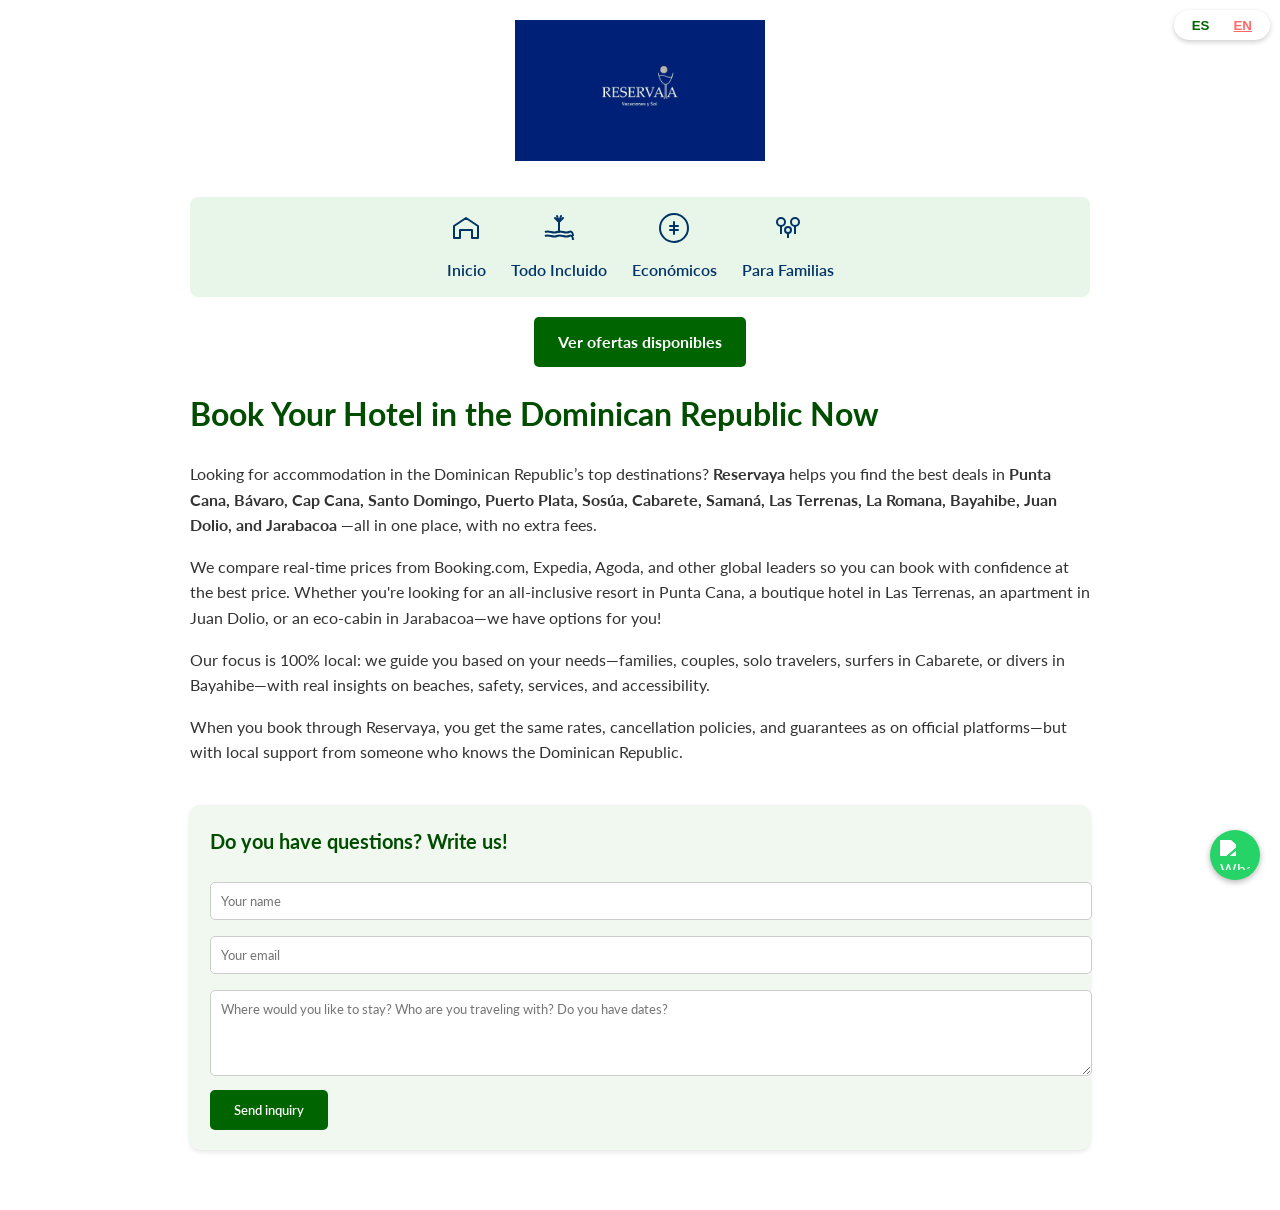
==== index.html @ fb99a593 "Update index.html Nuevo fondo" ====
<!DOCTYPE html>
<html lang="es">
<head>
  <meta charset="UTF-8" />
  <meta name="viewport" content="width=device-width, initial-scale=1.0"/>
  <meta name="description" content="Reserva tu hotel en República Dominicana al mejor precio: Punta Cana, Santo Domingo, Puerto Plata, Samaná y más. Comparación en tiempo real con Booking.com, Expedia y Agoda." />
  <title>Reserva Hotel en República Dominicana | Reservaya</title>
  <link href="https://fonts.googleapis.com/css2?family=Lato:wght@300;400;700&display=swap" rel="stylesheet">
  <style>
    body {
      font-family: 'Lato', sans-serif;
      line-height: 1.6;
      max-width: 900px;
      margin: 0 auto;
      padding: 20px;
      color: #333;
      /* Fondo de playa */
      background-image: url('https://images.unsplash.com/photo-1544551763-46a0a6b2c3ae?auto=format&fit=crop&w=1920&q=80');
      background-size: cover;
      background-position: center;
      background-attachment: fixed;
      background-repeat: no-repeat;
      position: relative;
    }
    body::before {
      content: "";
      position: fixed;
      top: 0;
      left: 0;
      width: 100%;
      height: 100%;
      background-color: rgba(255, 255, 255, 0.85);
      z-index: -1;
    }
    .header {
      text-align: center;
      margin-bottom: 30px;
    }
    .header img {
      max-width: 250px;
      height: auto;
    }
    h1, h2, h3 {
      font-family: 'Lato', sans-serif;
      font-weight: 700;
      color: #004d00;
    }
    p {
      font-family: 'Lato', sans-serif;
      font-weight: 400;
      color: #333;
    }
    .btn {
      display: inline-block;
      background: #006400;
      color: white;
      padding: 12px 24px;
      text-decoration: none;
      border-radius: 5px;
      font-weight: bold;
      font-size: 16px;
      font-family: 'Lato', sans-serif;
      transition: background 0.2s ease;
    }
    .btn:hover {
      background: #004d00;
    }

    .contact-box {
      background: #f0f8f0;
      padding: 20px;
      border-radius: 10px;
      margin: 40px 0;
      box-shadow: 0 2px 5px rgba(0,0,0,0.1);
    }
    .contact-box h2 {
      margin-top: 0;
      color: #004d00;
      font-size: 20px;
    }
    .contact-box input,
    .contact-box textarea {
      width: 100%;
      padding: 10px;
      margin: 8px 0;
      border: 1px solid #ccc;
      border-radius: 5px;
      font-family: 'Lato', sans-serif;
    }
    .contact-box button {
      background: #006400;
      color: white;
      border: none;
      padding: 12px 24px;
      border-radius: 5px;
      cursor: pointer;
      font-family: 'Lato', sans-serif;
      font-weight: 600;
    }
    .contact-box button:hover {
      background: #004d00;
    }

    #success-message, #success-message-en {
      display: none;
      background: #d4edda;
      color: #155724;
      padding: 15px;
      border-radius: 8px;
      margin: 20px 0;
      text-align: center;
      font-family: 'Lato', sans-serif;
    }

    .whatsapp-urgente {
      position: fixed;
      bottom: 20px;
      right: 20px;
      z-index: 1000;
      width: 50px;
      height: 50px;
      border-radius: 50%;
      background-color: #25D366;
      box-shadow: 0 2px 6px rgba(0,0,0,0.3);
      display: flex;
      align-items: center;
      justify-content: center;
      transition: transform 0.2s ease;
    }
    .whatsapp-urgente:hover {
      transform: scale(1.1);
    }
    .whatsapp-urgente img {
      width: 30px;
      height: 30px;
      filter: brightness(0) invert(1);
    }

    .lang-switcher {
      position: fixed;
      top: 10px;
      right: 10px;
      z-index: 999;
      background: white;
      padding: 4px 8px;
      border-radius: 20px;
      box-shadow: 0 2px 5px rgba(0,0,0,0.2);
      font-size: 14px;
    }
    .lang-switcher button {
      background: none;
      border: none;
      cursor: pointer;
      color: #006400;
      font-weight: bold;
      margin: 0 4px;
    }
    .lang-switcher button.active {
      color: #ff6b6b;
      text-decoration: underline;
    }

    @media (max-width: 768px) {
      nav > div {
        gap: 15px;
      }
    }
  </style>
</head>
<body>

<div class="lang-switcher">
  <button onclick="setLanguage('es')" id="btn-es">ES</button>
  <button onclick="setLanguage('en')" id="btn-en">EN</button>
</div>

<div class="header">
  <img src="Logo-reservaya.png" alt="Reservaya - Reserva tu hotel en República Dominicana">
</div>

<nav>
  <div style="display: flex; justify-content: center; flex-wrap: wrap; gap: 25px; padding: 15px 0; background-color: #e8f5e9; border-radius: 8px;">
    <div style="text-align: center; max-width: 120px;">
      <div style="margin-bottom: 6px;">
        <svg width="32" height="32" viewBox="0 0 32 32" fill="none" xmlns="http://www.w3.org/2000/svg">
          <path d="M28 14L16 6L4 14V26H10V18H22V26H28V14Z" stroke="#003366" stroke-width="2" stroke-linecap="round" stroke-linejoin="round"/>
        </svg>
      </div>
      <a href="index.html" style="text-decoration: none; color: #003366; font-weight: 600; font-size: 16px;">Inicio</a>
    </div>
    <div style="text-align: center; max-width: 120px;">
      <div style="margin-bottom: 6px;">
        <svg width="32" height="32" viewBox="0 0 32 32" fill="none" xmlns="http://www.w3.org/2000/svg">
          <path d="M2 20C6 18 10 22 14 20C18 18 22 22 26 20C30 18 30 24 30 24" stroke="#003366" stroke-width="2" fill="none"/>
          <path d="M2 24C6 22 10 26 14 24C18 22 22 26 26 24C30 22 30 28 30 28" stroke="#003366" stroke-width="2" fill="none"/>
          <path d="M16 10L16 20" stroke="#003366" stroke-width="2" stroke-linecap="round"/>
          <path d="M16 10L12 6" stroke="#003366" stroke-width="2" stroke-linecap="round"/>
          <path d="M16 10L20 6" stroke="#003366" stroke-width="2" stroke-linecap="round"/>
          <path d="M16 10L14 4" stroke="#003366" stroke-width="2" stroke-linecap="round"/>
          <path d="M16 10L18 4" stroke="#003366" stroke-width="2" stroke-linecap="round"/>
        </svg>
      </div>
      <a href="todo-incluido.html" style="text-decoration: none; color: #003366; font-weight: 600; font-size: 16px;">Todo Incluido</a>
    </div>
    <div style="text-align: center; max-width: 120px;">
      <div style="margin-bottom: 6px;">
        <svg width="32" height="32" viewBox="0 0 32 32" fill="none" xmlns="http://www.w3.org/2000/svg">
          <circle cx="16" cy="16" r="14" stroke="#003366" stroke-width="2"/>
          <path d="M16 10V22" stroke="#003366" stroke-width="2" stroke-linecap="round"/>
          <path d="M12 14H20" stroke="#003366" stroke-width="2" stroke-linecap="round"/>
          <path d="M12 18H20" stroke="#003366" stroke-width="2" stroke-linecap="round"/>
        </svg>
      </div>
      <a href="economico.html" style="text-decoration: none; color: #003366; font-weight: 600; font-size: 16px;">Económicos</a>
    </div>
    <div style="text-align: center; max-width: 120px;">
      <div style="margin-bottom: 6px;">
        <svg width="32" height="32" viewBox="0 0 32 32" fill="none" xmlns="http://www.w3.org/2000/svg">
          <circle cx="9" cy="10" r="4" stroke="#003366" stroke-width="2"/>
          <circle cx="23" cy="10" r="4" stroke="#003366" stroke-width="2"/>
          <circle cx="16" cy="18" r="3" stroke="#003366" stroke-width="2"/>
          <line x1="9" y1="14" x2="9" y2="22" stroke="#003366" stroke-width="2"/>
          <line x1="23" y1="14" x2="23" y2="22" stroke="#003366" stroke-width="2"/>
          <line x1="16" y1="21" x2="16" y2="26" stroke="#003366" stroke-width="2"/>
        </svg>
      </div>
      <a href="familias.html" style="text-decoration: none; color: #003366; font-weight: 600; font-size: 16px;">Para Familias</a>
    </div>
  </div>
</nav>

<div style="text-align: center; margin: 20px 0;">
  <a href="https://www.booking.com/searchresults.es.html?ss=República+Dominicana&aid=2657420" class="btn" target="_blank" rel="noopener">
    Ver ofertas disponibles
  </a>
</div>

<div id="content-es" style="display:none;">
  <h1>Reserva Ya tu Hotel en República Dominicana</h1>
  <p>¿Buscas alojamiento en las mejores zonas turísticas de República Dominicana? En <strong>Reservaya</strong> te ayudamos a encontrar las ofertas más competitivas en <strong>Punta Cana, Bávaro, Cap Cana, Santo Domingo, Puerto Plata, Sosúa, Cabarete, Samaná, Las Terrenas, La Romana, Bayahibe, Juan Dolio y Jarabacoa</strong> —todo en un solo lugar, sin costos adicionales.</p>
  <p>Comparamos precios en tiempo real de Booking.com, Expedia, Agoda y otros líderes globales, para que reserves con confianza y al mejor precio. Ya sea que busques un resort todo incluido en Punta Cana, un boutique hotel en Las Terrenas, un apartamento en Juan Dolio o una eco-cabaña en Jarabacoa, ¡tenemos opciones para ti!</p>
  <p>Nuestro enfoque es 100% local: te guiamos según tus necesidades —familias, parejas, viajeros solos, surfistas en Cabarete o amantes del buceo en Bayahibe— con información real sobre playas, seguridad, servicios y accesibilidad.</p>
  <p>Al reservar a través de Reservaya, accedes a las mismas tarifas, políticas de cancelación y garantías que en las plataformas oficiales, pero con el respaldo de alguien que conoce República Dominicana.</p>

  <div class="contact-box">
    <h2>¿Tienes dudas? ¡Escríbenos!</h2>
    <form id="consultas-form">
      <input type="text" name="nombre" placeholder="Tu nombre" required>
      <input type="email" name="email" placeholder="Tu email" required>
      <textarea name="mensaje" placeholder="¿En qué zona deseas alojarte? ¿Con quién viajas? ¿Tienes fechas?" rows="4" required></textarea>
      <button type="submit">Enviar consulta</button>
    </form>
    <div id="success-message">
      ¡Gracias por tu consulta! Nos comunicaremos contigo muy pronto.
    </div>
  </div>
</div>

<div id="content-en" style="display:none;">
  <h1>Book Your Hotel in the Dominican Republic Now</h1>
  <p>Looking for accommodation in the Dominican Republic’s top destinations? <strong>Reservaya</strong> helps you find the best deals in <strong>Punta Cana, Bávaro, Cap Cana, Santo Domingo, Puerto Plata, Sosúa, Cabarete, Samaná, Las Terrenas, La Romana, Bayahibe, Juan Dolio, and Jarabacoa</strong> —all in one place, with no extra fees.</p>
  <p>We compare real-time prices from Booking.com, Expedia, Agoda, and other global leaders so you can book with confidence at the best price. Whether you're looking for an all-inclusive resort in Punta Cana, a boutique hotel in Las Terrenas, an apartment in Juan Dolio, or an eco-cabin in Jarabacoa—we have options for you!</p>
  <p>Our focus is 100% local: we guide you based on your needs—families, couples, solo travelers, surfers in Cabarete, or divers in Bayahibe—with real insights on beaches, safety, services, and accessibility.</p>
  <p>When you book through Reservaya, you get the same rates, cancellation policies, and guarantees as on official platforms—but with local support from someone who knows the Dominican Republic.</p>

  <div class="contact-box">
    <h2>Do you have questions? Write us!</h2>
    <form id="consultas-form-en">
      <input type="text" name="nombre" placeholder="Your name" required>
      <input type="email" name="email" placeholder="Your email" required>
      <textarea name="mensaje" placeholder="Where would you like to stay? Who are you traveling with? Do you have dates?" rows="4" required></textarea>
      <button type="submit">Send inquiry</button>
    </form>
    <div id="success-message-en">
      Thank you for your inquiry! We’ll contact you soon.
    </div>
  </div>
</div>

<a href="https://wa.me/18298604334?text=¡URGENTE!%20Necesito%20ayuda%20con%20mi%20reserva." 
   class="whatsapp-urgente" target="_blank" rel="noopener" aria-label="WhatsApp urgente">
  <img src="https://upload.wikimedia.org/wikipedia/commons/6/6b/WhatsApp.svg" alt="WhatsApp">
</a>

<script>
  function setLanguage(lang) {
    document.documentElement.lang = lang;
    localStorage.setItem('preferred-lang', lang);
    document.getElementById('content-es').style.display = lang === 'es' ? 'block' : 'none';
    document.getElementById('content-en').style.display = lang === 'en' ? 'block' : 'none';
    document.getElementById('btn-es').classList.toggle('active', lang === 'es');
    document.getElementById('btn-en').classList.toggle('active', lang === 'en');
    if (lang === 'es') document.title = "Reserva Hotel en República Dominicana | Reservaya";
    else document.title = "Book Your Hotel in the Dominican Republic | Reservaya";
  }

  document.addEventListener('DOMContentLoaded', () => {
    const savedLang = localStorage.getItem('preferred-lang');
    const browserLang = navigator.language.startsWith('es') ? 'es' : 'en';
    const lang = savedLang || browserLang;
    document.getElementById('content-' + lang).style.display = 'block';
    document.getElementById('btn-' + lang).classList.add('active');
  });

  document.getElementById('consultas-form').addEventListener('submit', function(e) {
    e.preventDefault();
    fetch('https://formspree.io/f/mwpgnprg', {
      method: 'POST',
      body: new FormData(this),
      headers: { 'Accept': 'application/json' }
    }).then(() => {
      document.getElementById('success-message').style.display = 'block';
      this.reset();
      setTimeout(() => document.getElementById('success-message').style.display = 'none', 5000);
    }).catch(() => alert('Error al enviar. Intenta de nuevo.'));
  });

  document.getElementById('consultas-form-en').addEventListener('submit', function(e) {
    e.preventDefault();
    fetch('https://formspree.io/f/mwpgnprg', {
      method: 'POST',
      body: new FormData(this),
      headers: { 'Accept': 'application/json' }
    }).then(() => {
      document.getElementById('success-message-en').style.display = 'block';
      this.reset();
      setTimeout(() => document.getElementById('success-message-en').style.display = 'none', 5000);
    }).catch(() => alert('Error sending. Please try again.'));
  });
</script>

</body>
</html>
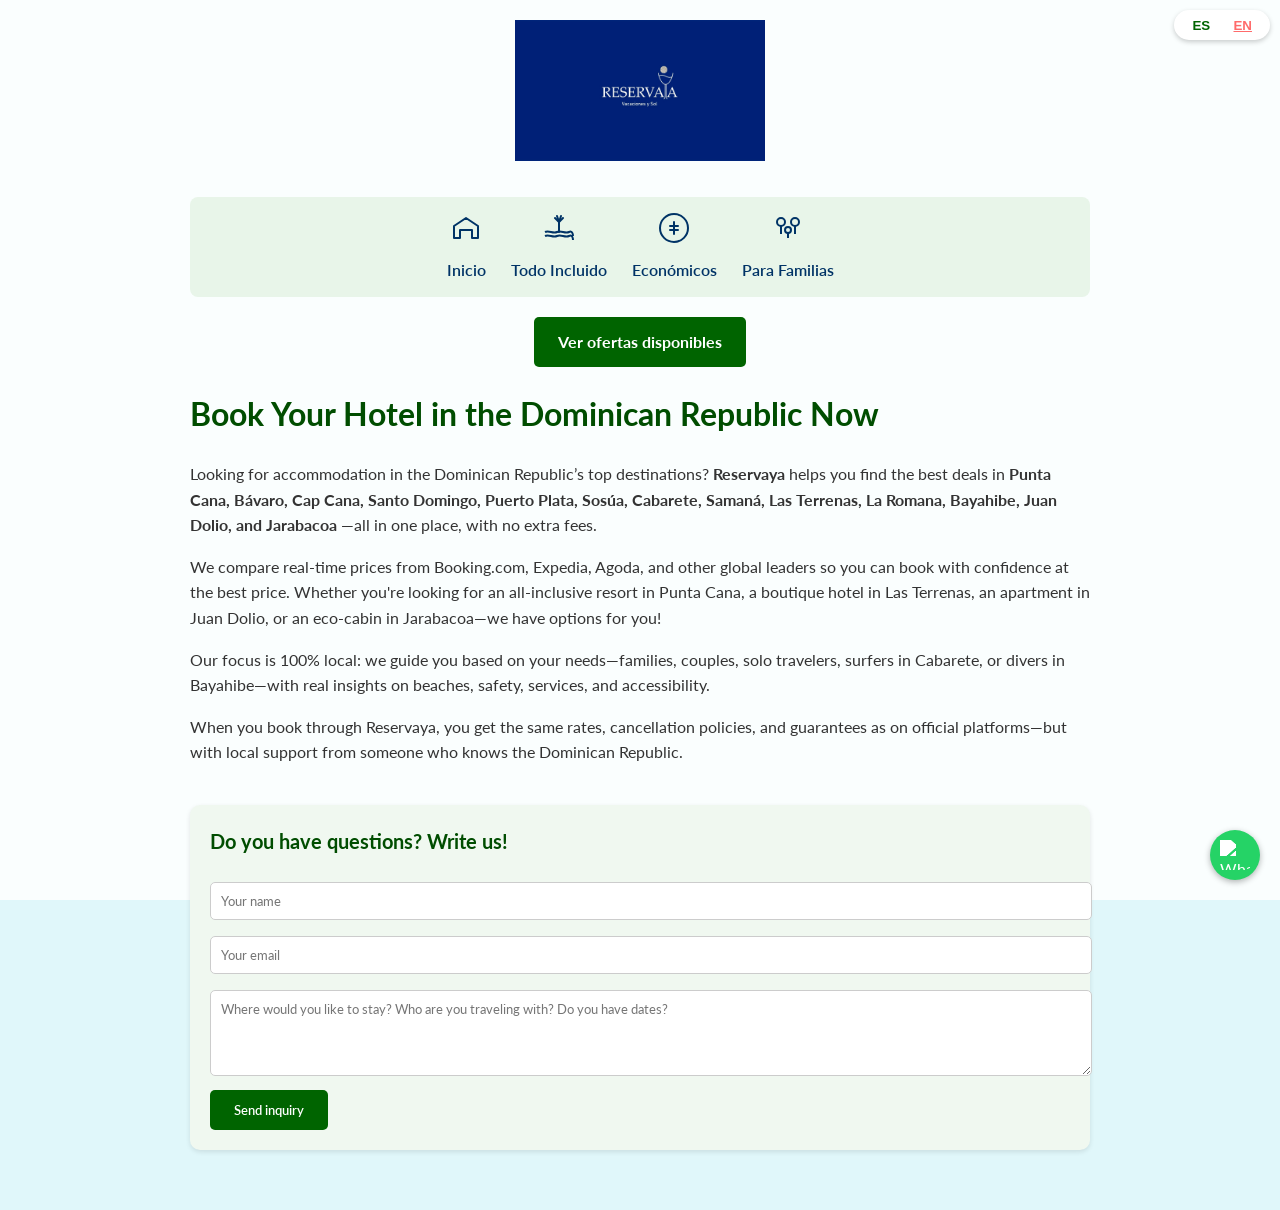
==== commit 1f26eabb: "Update index.html verificar" ====
--- a/index.html
+++ b/index.html
@@ -1,5 +1,9 @@
 <!DOCTYPE html>
-<html lang="es">
+<html lang="es"><style>
+  body {
+    background-color: #e0f7fa !important;
+  }
+</style>
 <head>
   <meta charset="UTF-8" />
   <meta name="viewport" content="width=device-width, initial-scale=1.0"/>
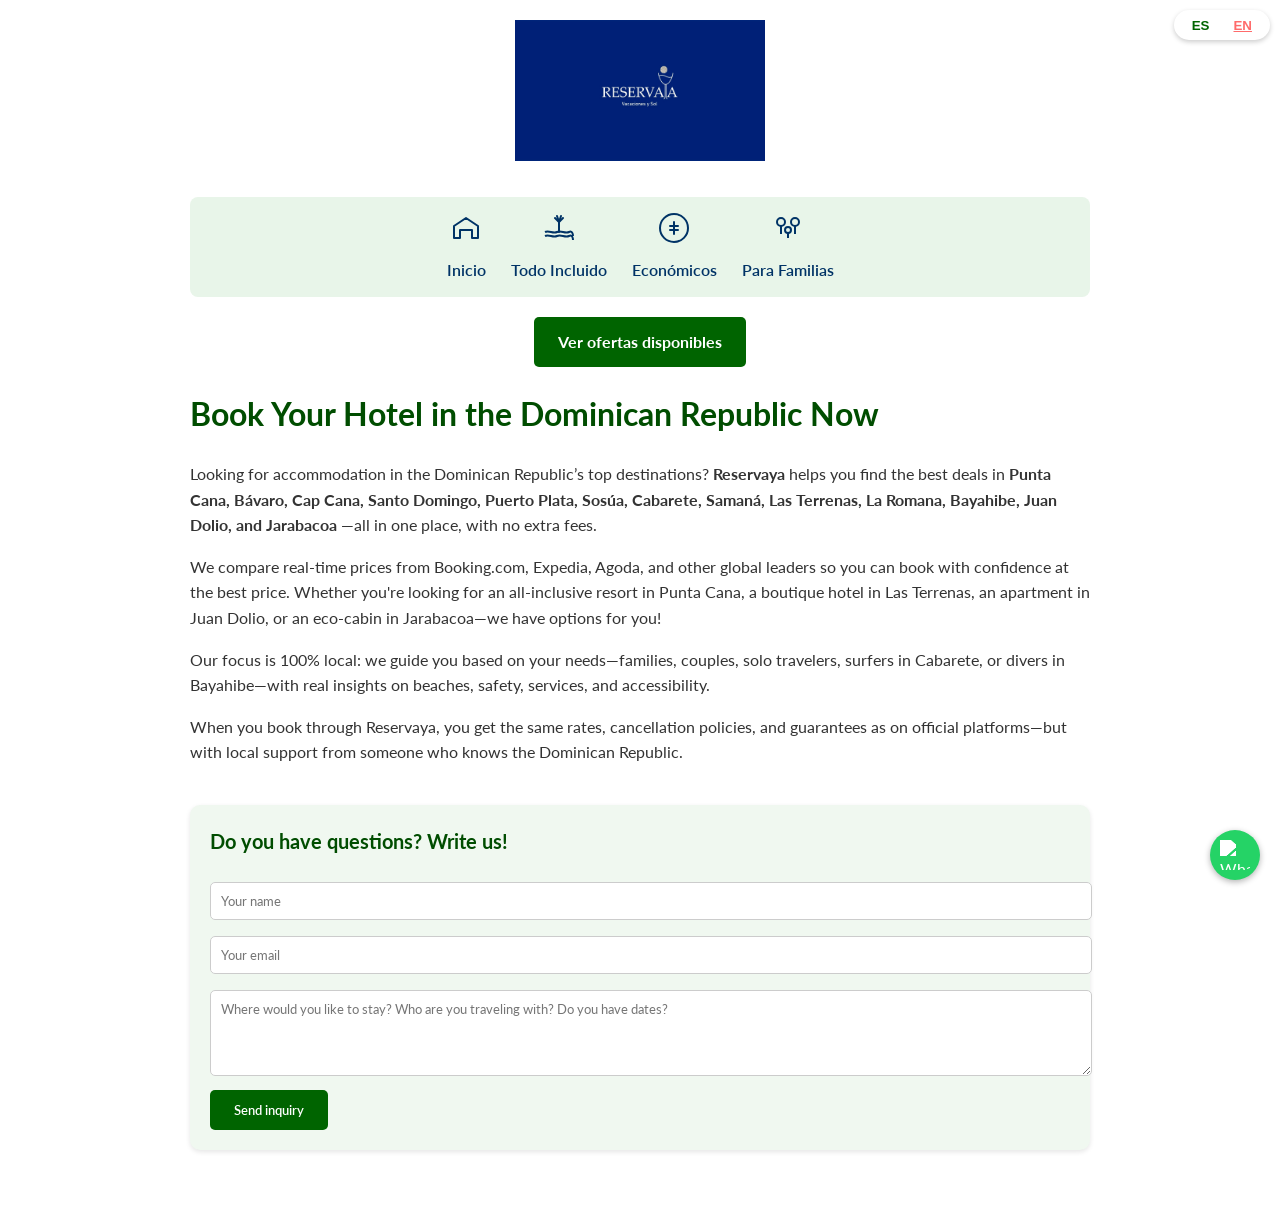
==== commit 3654809b: "Update index.html Correccion" ====
--- a/index.html
+++ b/index.html
@@ -1,9 +1,5 @@
 <!DOCTYPE html>
-<html lang="es"><style>
-  body {
-    background-color: #e0f7fa !important;
-  }
-</style>
+<html lang="es">
 <head>
   <meta charset="UTF-8" />
   <meta name="viewport" content="width=device-width, initial-scale=1.0"/>
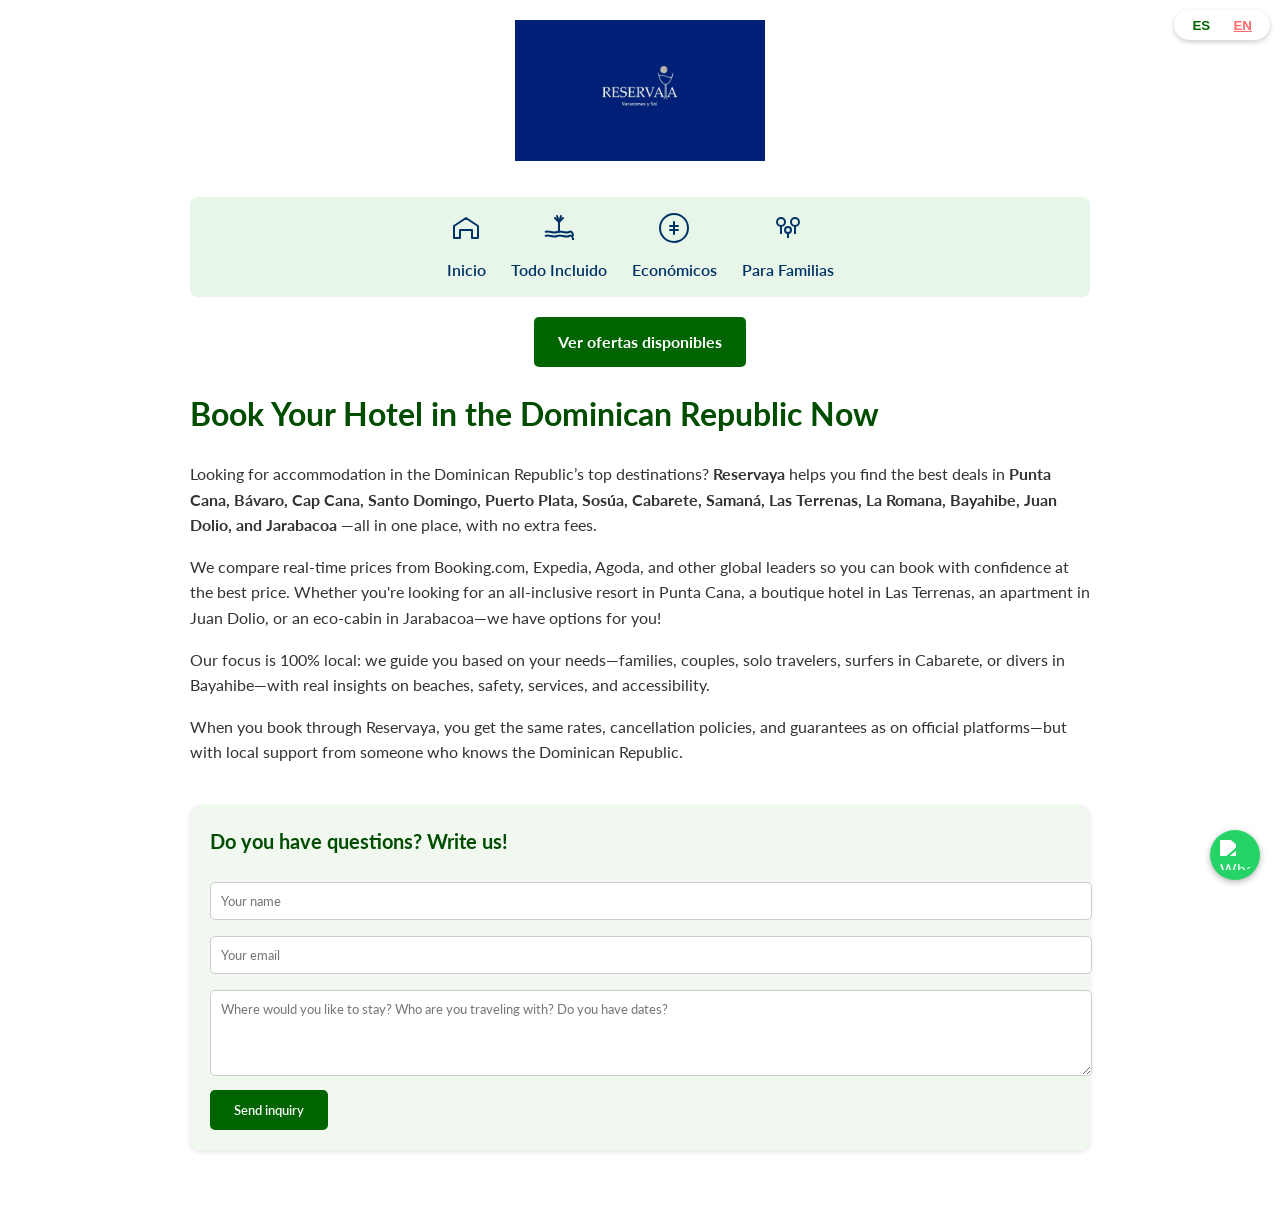
==== commit 89fdea22: "Update index.html pagina fondo" ====
--- a/index.html
+++ b/index.html
@@ -14,8 +14,8 @@
       margin: 0 auto;
       padding: 20px;
       color: #333;
-      /* Fondo de playa */
-      background-image: url('https://images.unsplash.com/photo-1544551763-46a0a6b2c3ae?auto=format&fit=crop&w=1920&q=80');
+      /* ✅ FONDO DE PLAYA ACTUALIZADO - URL FUNCIONAL */
+      background-image: url('https://images.unsplash.com/photo-1505237419286-8a8f7e3d7a9c?auto=format&fit=crop&w=1920&q=80');
       background-size: cover;
       background-position: center;
       background-attachment: fixed;
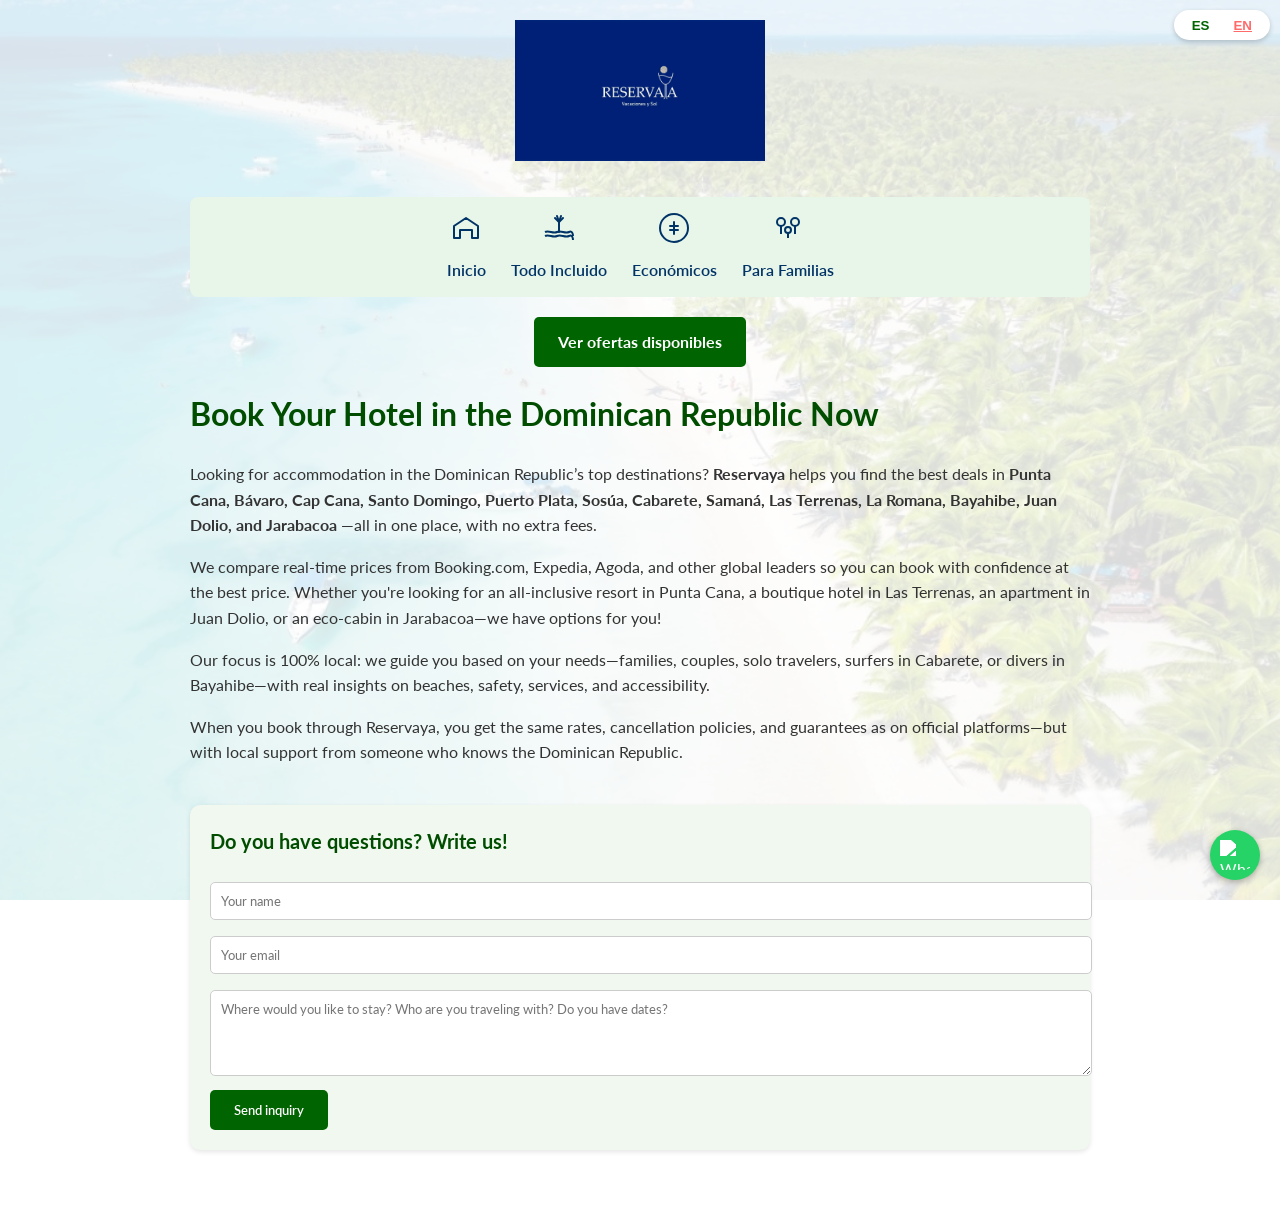
==== commit 4bba174c: "Update background image to local file Nuevo fondo de pagina" ====
--- a/index.html
+++ b/index.html
@@ -14,8 +14,8 @@
       margin: 0 auto;
       padding: 20px;
       color: #333;
-      /* ✅ FONDO DE PLAYA ACTUALIZADO - URL FUNCIONAL */
-      background-image: url('https://images.unsplash.com/photo-1505237419286-8a8f7e3d7a9c?auto=format&fit=crop&w=1920&q=80');
+      /* ✅ FONDO LOCAL - desde tu repositorio */
+      background-image: url('fondo-playa.jpg');
       background-size: cover;
       background-position: center;
       background-attachment: fixed;
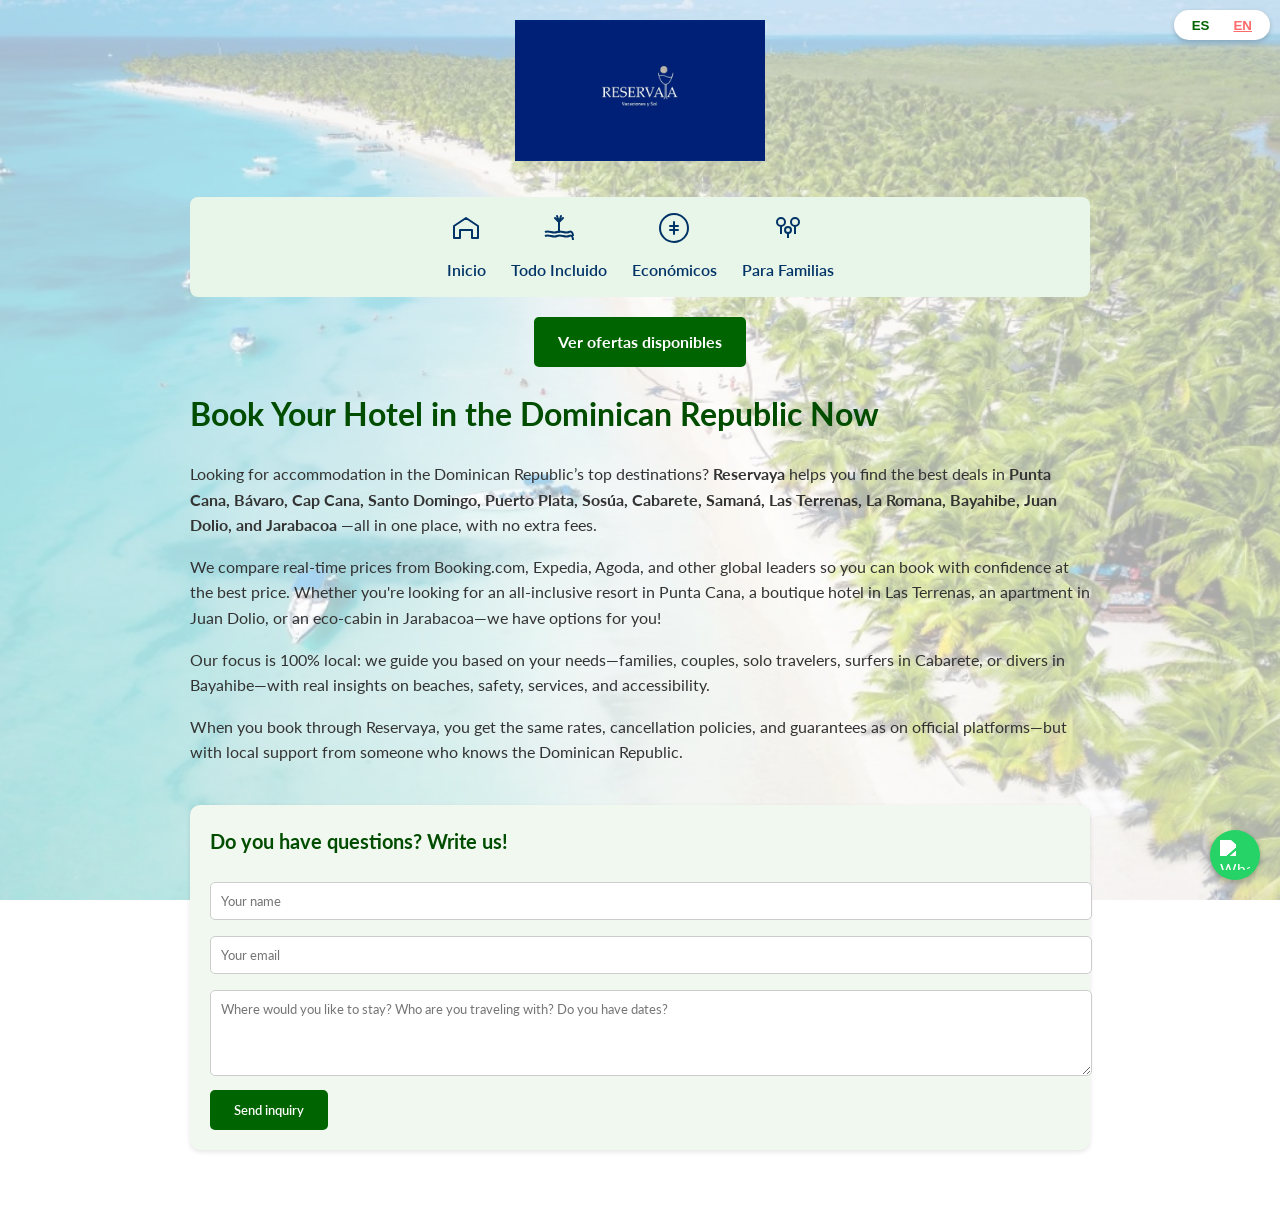
==== commit 21780eb1: "Change background color opacity in index.html color" ====
--- a/index.html
+++ b/index.html
@@ -29,7 +29,7 @@
       left: 0;
       width: 100%;
       height: 100%;
-      background-color: rgba(255, 255, 255, 0.85);
+      background-color: rgba(255, 255, 255, 0.65);
       z-index: -1;
     }
     .header {
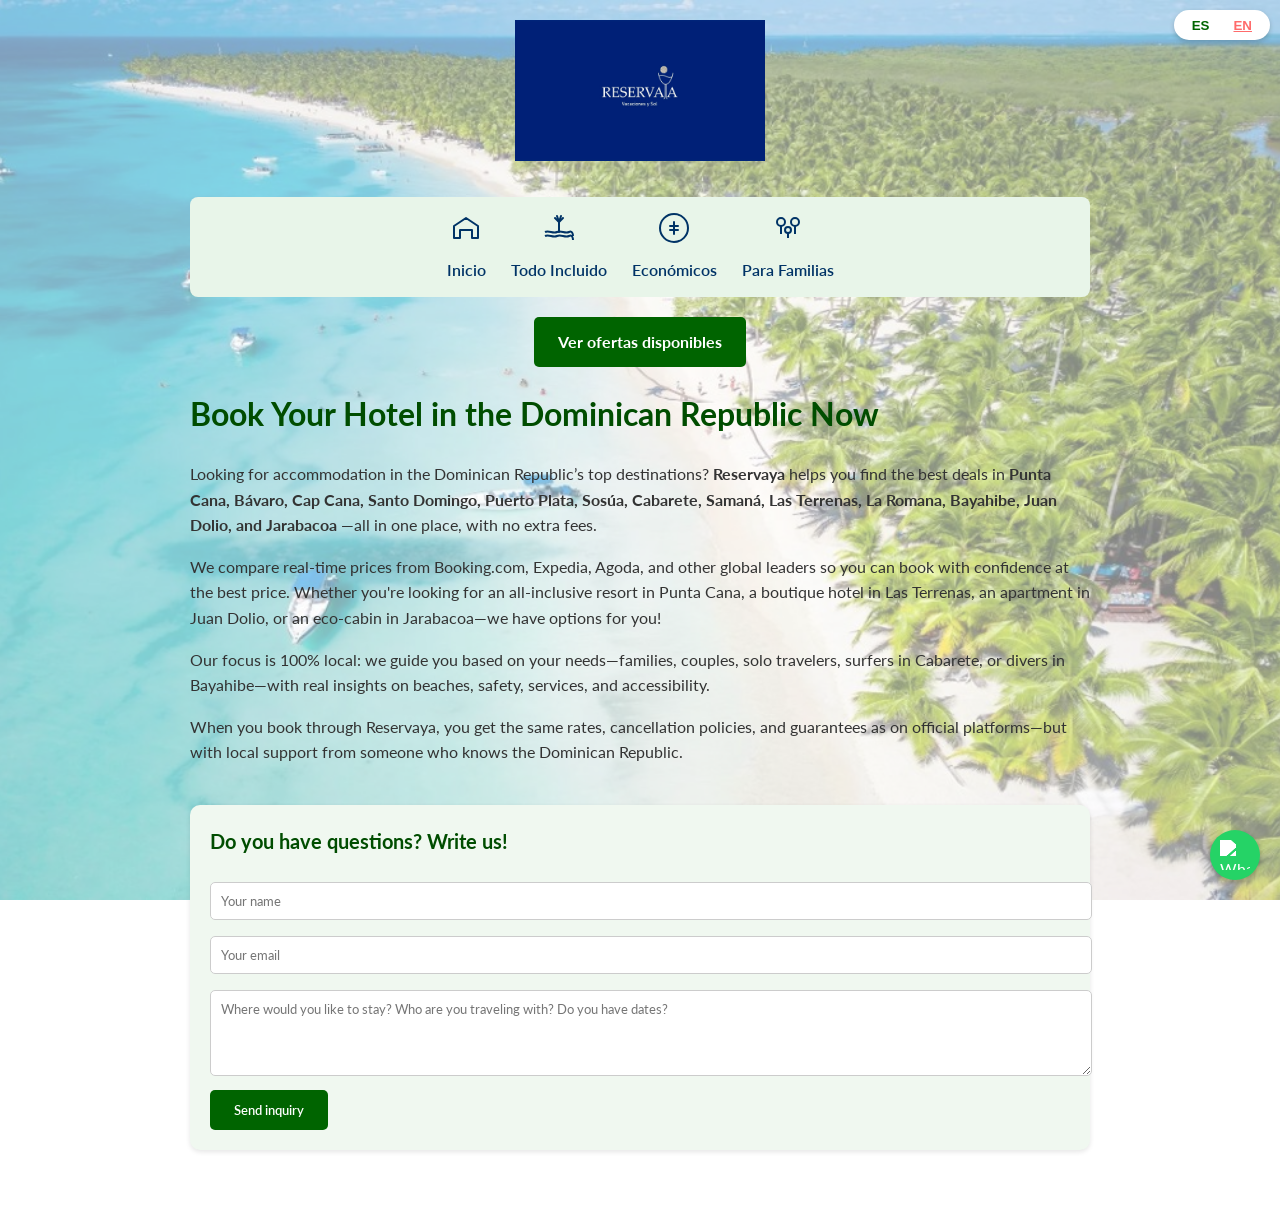
==== commit 64c2adf4: "Change background color opacity in index.html ajuste color" ====
--- a/index.html
+++ b/index.html
@@ -29,7 +29,7 @@
       left: 0;
       width: 100%;
       height: 100%;
-      background-color: rgba(255, 255, 255, 0.65);
+      background-color: rgba(255, 255, 255, 0.5);
       z-index: -1;
     }
     .header {
